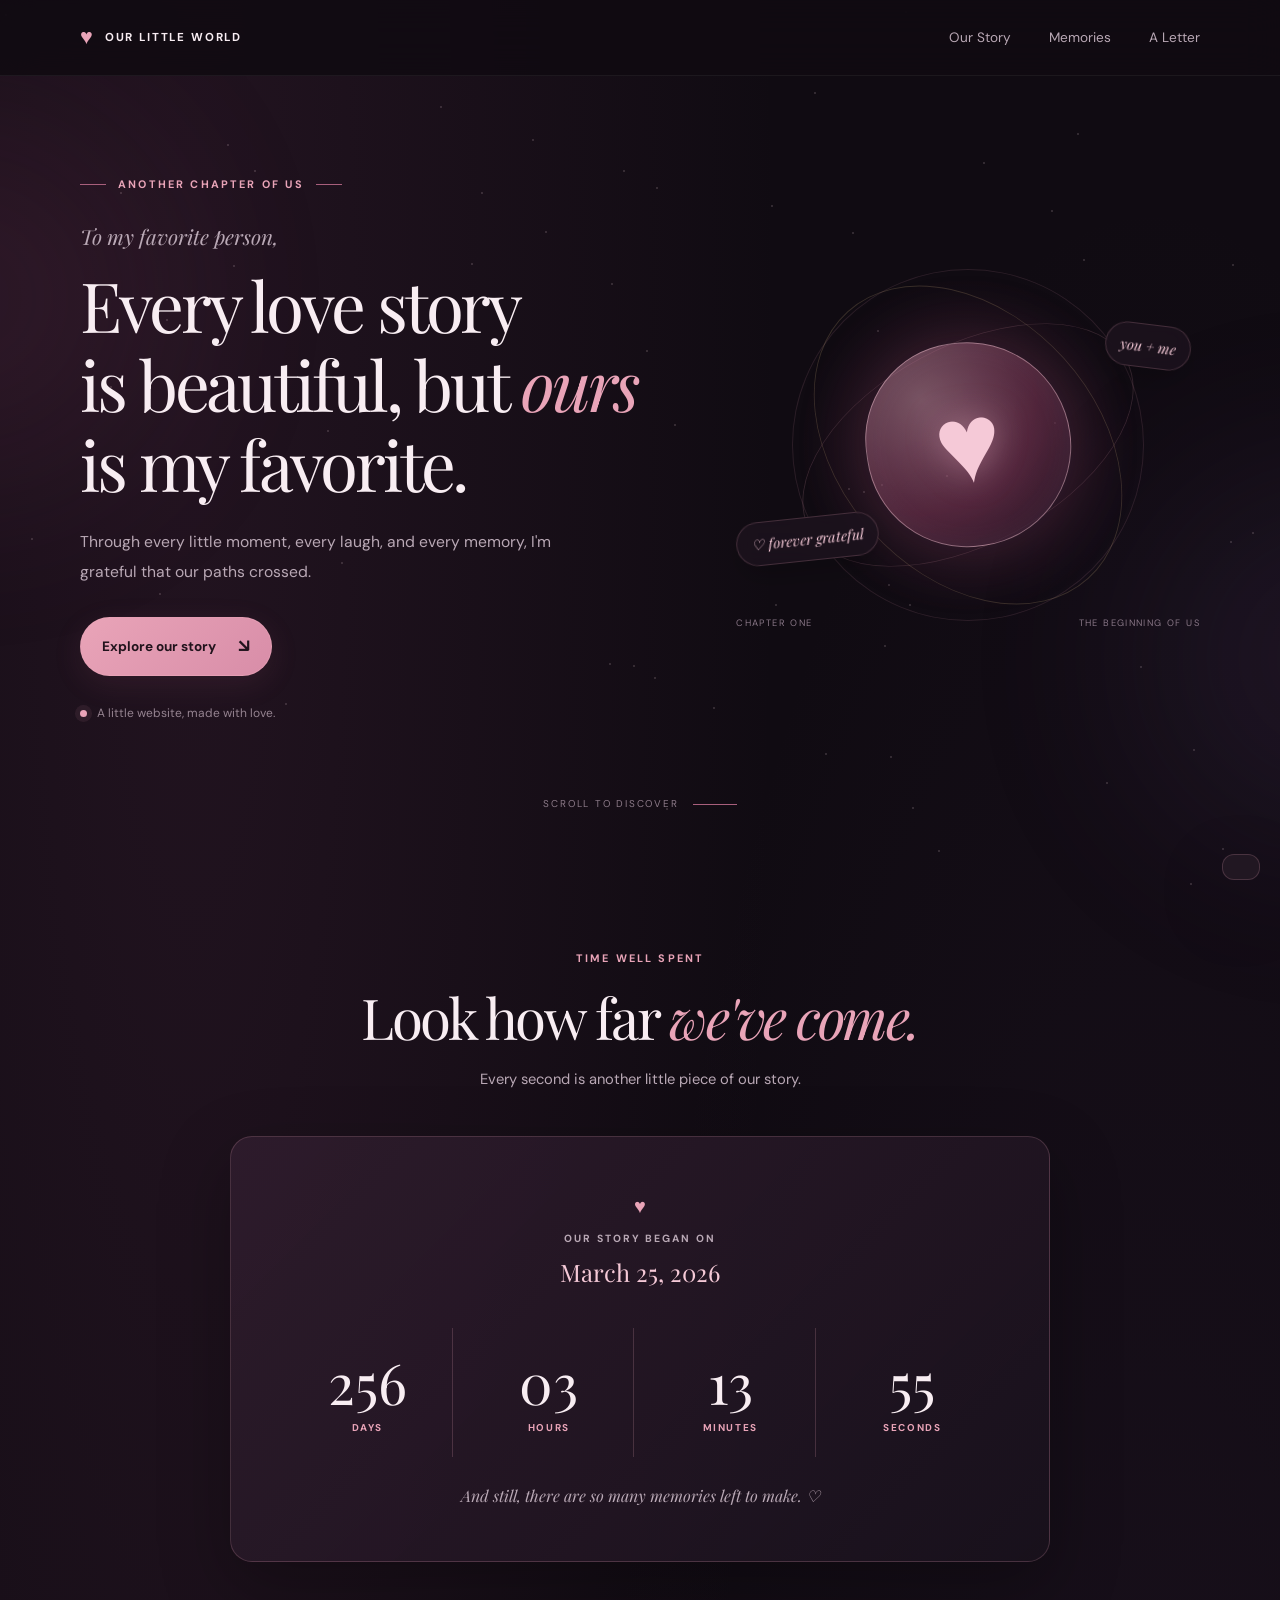
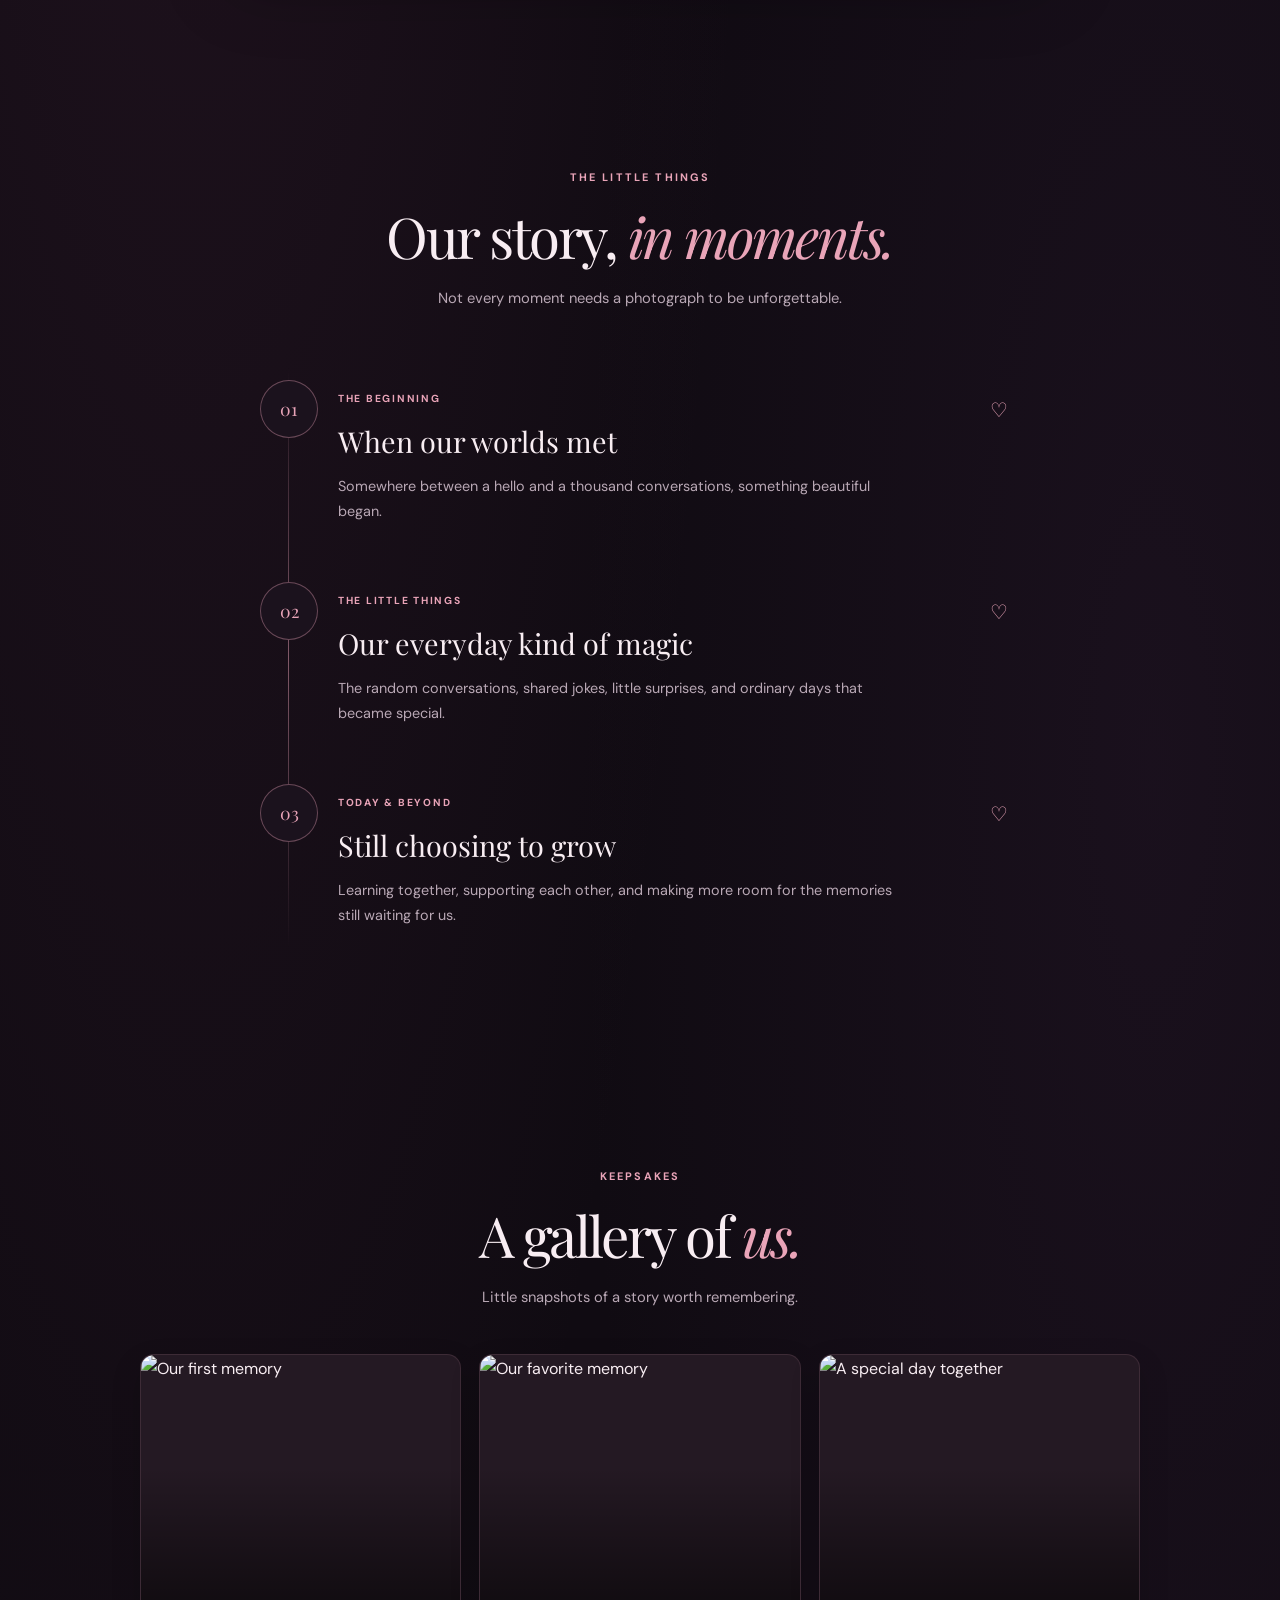
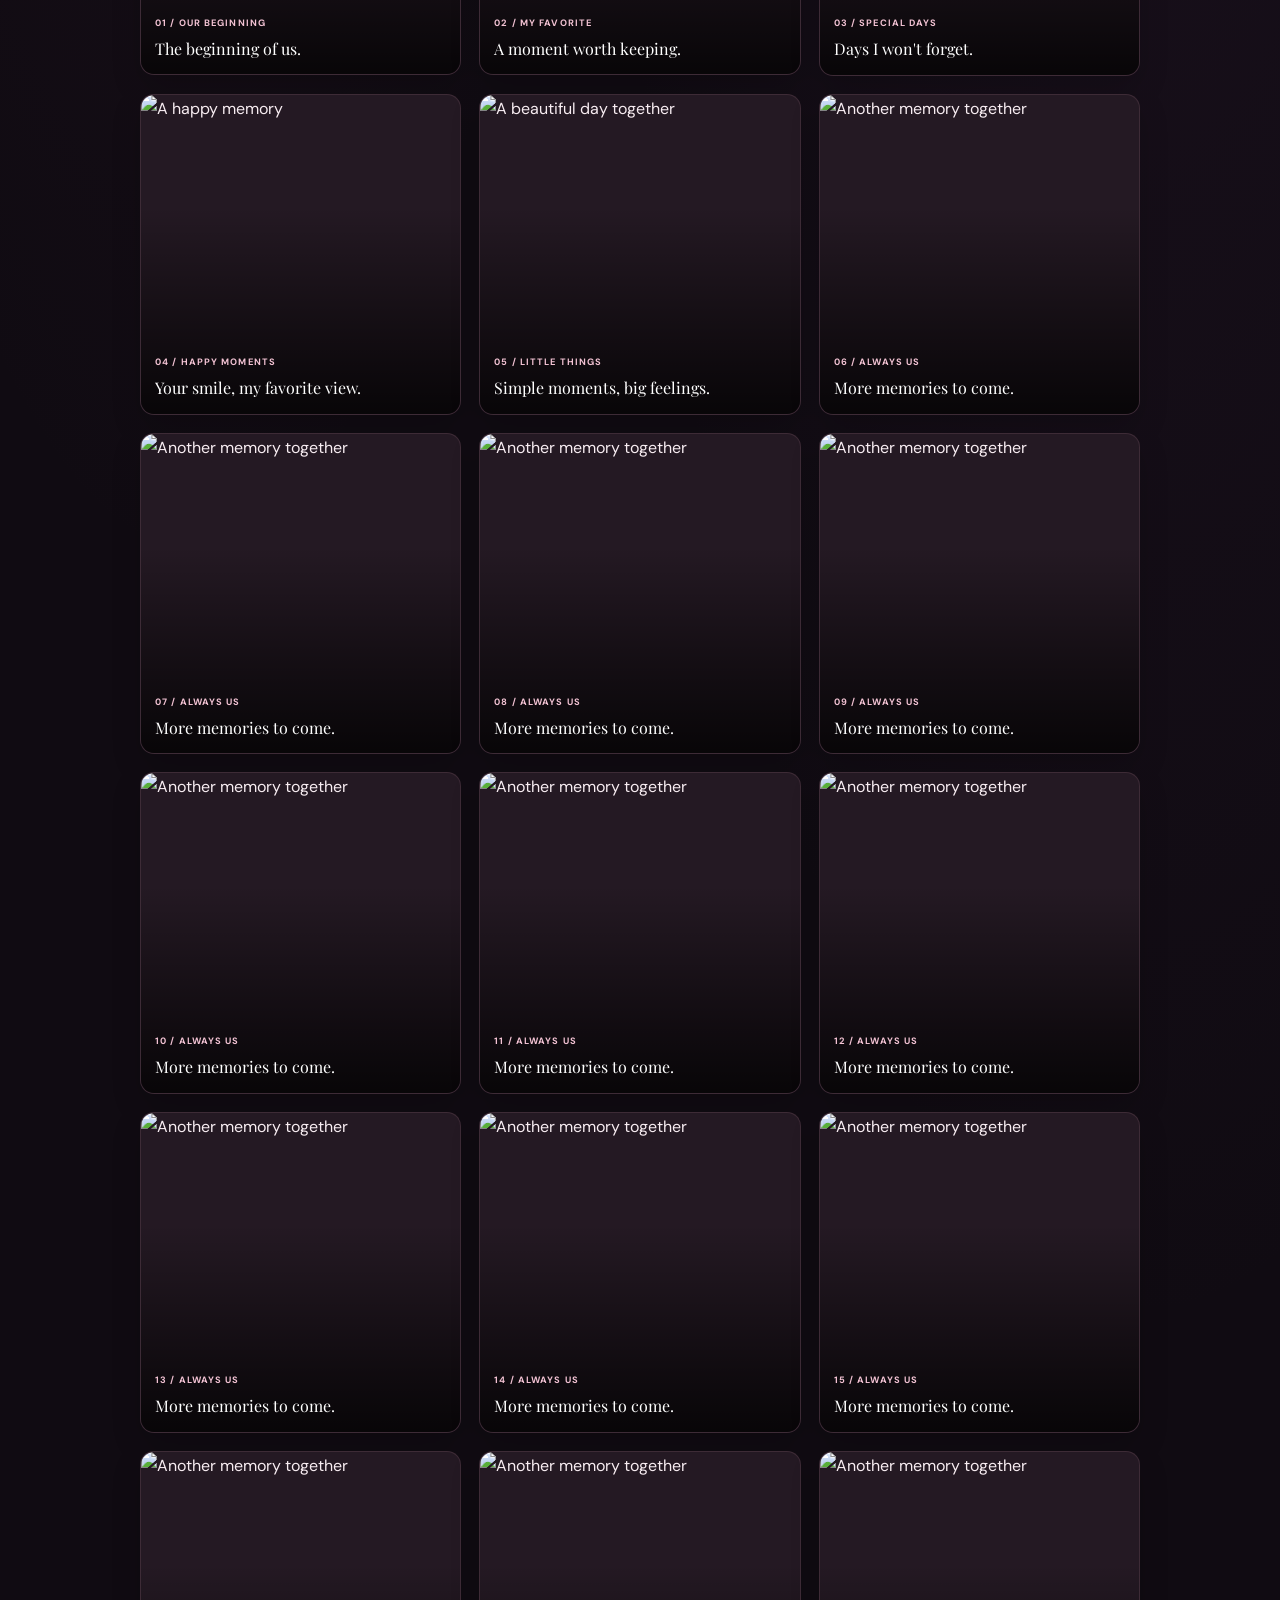
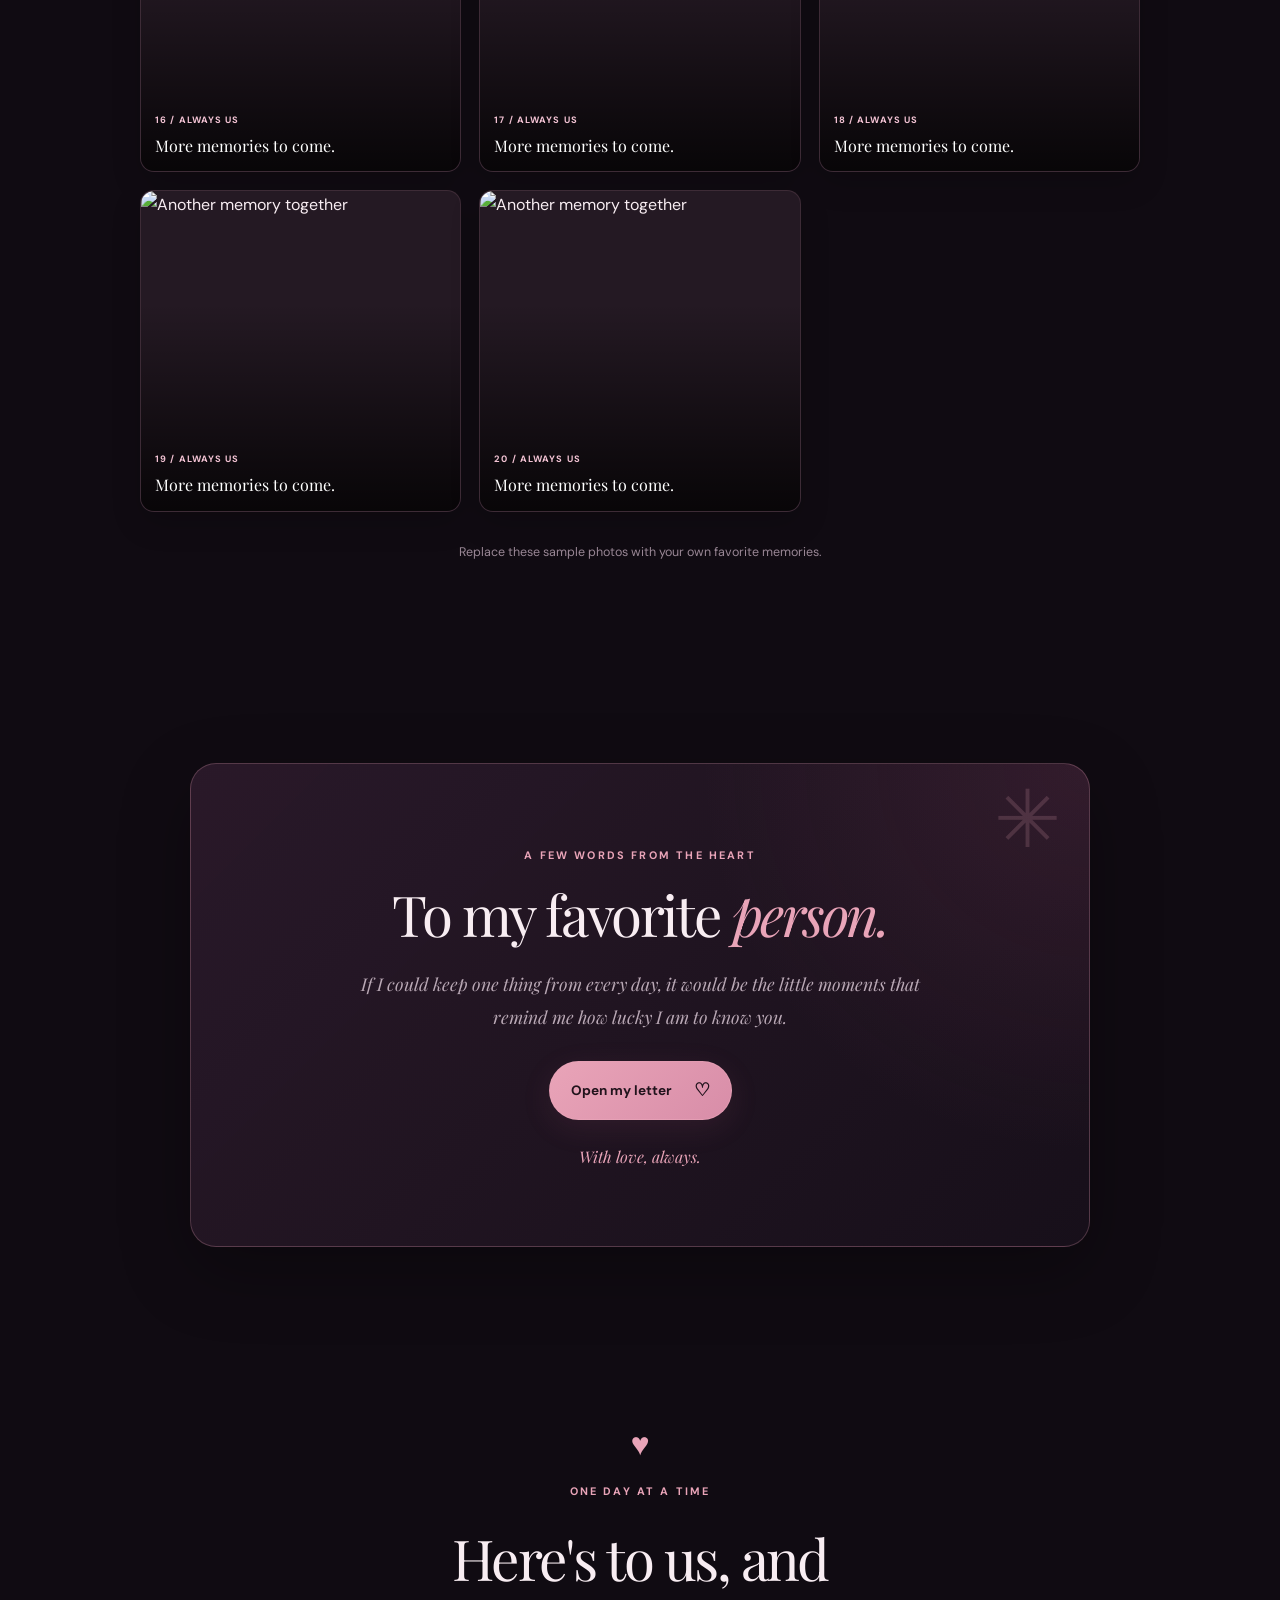
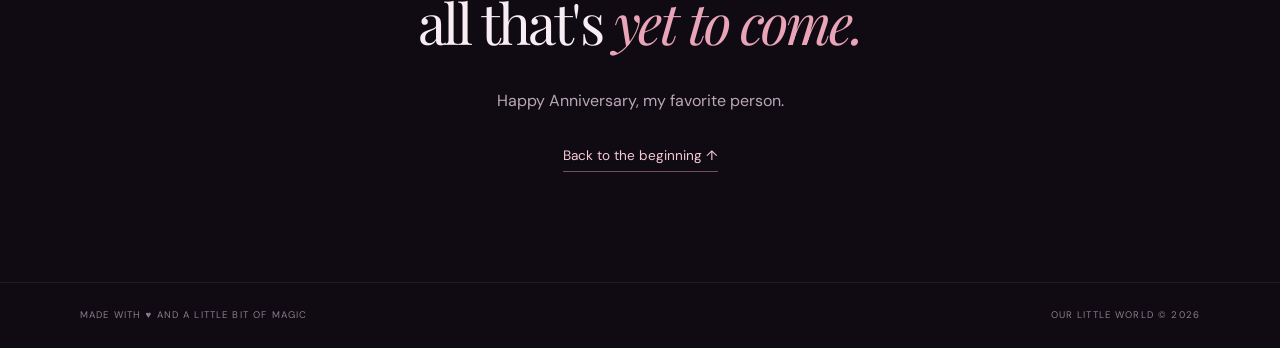
==== index.html @ 59a20585 "Add files via upload" ====
<!DOCTYPE html>
<html lang="en">
<head>
    <meta charset="UTF-8">
    <meta name="viewport" content="width=device-width, initial-scale=1.0">
    <meta name="theme-color" content="#100b12">
    <meta name="description" content="A little website made to celebrate our anniversary.">
    <title>Our Anniversary | A Story of Us</title>

    <link rel="preconnect" href="https://fonts.googleapis.com">
    <link rel="preconnect" href="https://fonts.gstatic.com" crossorigin>
    <link href="https://fonts.googleapis.com/css2?family=DM+Sans:wght@400;500;600;700&family=Playfair+Display:ital,wght@0,400;0,500;0,600;1,400;1,500&display=swap" rel="stylesheet">

    <link rel="stylesheet" href="style.css">
    <script src="script.js" defer></script>
</head>
<body>
    <div class="ambient ambient-one"></div>
    <div class="ambient ambient-two"></div>
    <div class="stars" id="stars" aria-hidden="true"></div>

    <header class="navbar">
        <a href="#home" class="brand">
            <span class="brand-heart">♥</span> OUR LITTLE WORLD
        </a>

        <nav class="nav-links" id="navLinks">
            <a href="#story">Our Story</a>
            <a href="#memories">Memories</a>
            <a href="#letter">A Letter</a>
        </nav>

        <button class="menu-toggle" id="menuToggle"
                aria-label="Toggle navigation"
                aria-expanded="false">
            <span></span><span></span>
        </button>
    </header>

    <main>
        <section class="hero section" id="home">
            <div class="hero-content reveal">
                <span class="eyebrow">
                    <span class="eyebrow-line"></span>
                    ANOTHER CHAPTER OF US
                    <span class="eyebrow-line"></span>
                </span>

                <p class="hero-pretitle">To my favorite person,</p>

                <h1>Every love story<br>
                    is beautiful, but <em>ours</em><br>
                    is my favorite.
                </h1>

                <p class="hero-description">
                    Through every little moment, every laugh,
                    and every memory, I'm grateful that our paths crossed.
                </p>

                <a href="#story" class="primary-button">
                    Explore our story <span>↘</span>
                </a>

                <div class="hero-note">
                    <span class="pulse-dot"></span>
                    A little website, made with love.
                </div>
            </div>

            <div class="hero-visual reveal">
                <div class="orbit orbit-one"></div>
                <div class="orbit orbit-two"></div>

                <div class="hero-heart">
                    <span>♥</span>
                </div>

                <div class="floating-note note-one">you + me</div>
                <div class="floating-note note-two">♡ forever grateful</div>

                <div class="hero-caption">
                    <span>CHAPTER ONE</span>
                    <span>THE BEGINNING OF US</span>
                </div>
            </div>

            <div class="hero-bottom">
                <span>SCROLL TO DISCOVER</span>
                <span class="scroll-line"></span>
            </div>
        </section>

        <section class="counter-section section" id="story">
            <div class="section-heading reveal">
                <span class="eyebrow">TIME WELL SPENT</span>
                <h2>Look how far <em>we've come.</em></h2>
                <p>Every second is another little piece of our story.</p>
            </div>

            <div class="counter-card reveal">
                <div class="counter-intro">
                    <span class="tiny-heart">♥</span>
                    <p>OUR STORY BEGAN ON</p>
                    <h3 id="startDateLabel">Our special day</h3>
                </div>

                <div class="counter-grid">
                    <div class="counter-item">
                        <span class="counter-number" id="days">000</span>
                        <span class="counter-label">DAYS</span>
                    </div>
                    <div class="counter-item">
                        <span class="counter-number" id="hours">00</span>
                        <span class="counter-label">HOURS</span>
                    </div>
                    <div class="counter-item">
                        <span class="counter-number" id="minutes">00</span>
                        <span class="counter-label">MINUTES</span>
                    </div>
                    <div class="counter-item">
                        <span class="counter-number" id="seconds">00</span>
                        <span class="counter-label">SECONDS</span>
                    </div>
                </div>

                <p class="counter-footer">
                    And still, there are so many memories left to make. ♡
                </p>
            </div>
        </section>

        <section class="story-section section">
            <div class="section-heading reveal">
                <span class="eyebrow">THE LITTLE THINGS</span>
                <h2>Our story, <em>in moments.</em></h2>
                <p>Not every moment needs a photograph to be unforgettable.</p>
            </div>

            <div class="timeline">
                <article class="timeline-item reveal">
                    <span class="timeline-number">01</span>
                    <div class="timeline-content">
                        <span class="timeline-date">THE BEGINNING</span>
                        <h3>When our worlds met</h3>
                        <p>
                            Somewhere between a hello and a thousand conversations,
                            something beautiful began.
                        </p>
                    </div>
                    <span class="timeline-heart">♡</span>
                </article>

                <article class="timeline-item reveal">
                    <span class="timeline-number">02</span>
                    <div class="timeline-content">
                        <span class="timeline-date">THE LITTLE THINGS</span>
                        <h3>Our everyday kind of magic</h3>
                        <p>
                            The random conversations, shared jokes, little surprises,
                            and ordinary days that became special.
                        </p>
                    </div>
                    <span class="timeline-heart">♡</span>
                </article>

                <article class="timeline-item reveal">
                    <span class="timeline-number">03</span>
                    <div class="timeline-content">
                        <span class="timeline-date">TODAY & BEYOND</span>
                        <h3>Still choosing to grow</h3>
                        <p>
                            Learning together, supporting each other, and making
                            more room for the memories still waiting for us.
                        </p>
                    </div>
                    <span class="timeline-heart">♡</span>
                </article>
            </div>
        </section>

        <section class="memories-section section" id="memories">
            <div class="section-heading reveal">
                <span class="eyebrow">KEEPSAKES</span>
                <h2>A gallery of <em>us.</em></h2>
                <p>Little snapshots of a story worth remembering.</p>
            </div>

            <div class="memory-grid">
                    <figure class="memory-card memory-tall reveal">
                        <img src="images/1.jpg" alt="Our first memory">
                        <figcaption>
                            <span>01 / OUR BEGINNING</span>
                            <p>The beginning of us.</p>
                        </figcaption>
                    </figure>

                    <figure class="memory-card reveal">
                        <img src="images/2.jpg" alt="Our favorite memory">
                        <figcaption>
                            <span>02 / MY FAVORITE</span>
                            <p>A moment worth keeping.</p>
                        </figcaption>
                    </figure>

                    <figure class="memory-card reveal">
                        <img src="images/3.jpg" alt="A special day together">
                        <figcaption>
                            <span>03 / SPECIAL DAYS</span>
                            <p>Days I won't forget.</p>
                        </figcaption>
                    </figure>

                    <figure class="memory-card reveal">
                        <img src="images/4.jpg" alt="A happy memory">
                        <figcaption>
                            <span>04 / HAPPY MOMENTS</span>
                            <p>Your smile, my favorite view.</p>
                        </figcaption>
                    </figure>

                    <figure class="memory-card reveal">
                        <img src="images/5.jpg" alt="A beautiful day together">
                        <figcaption>
                            <span>05 / LITTLE THINGS</span>
                            <p>Simple moments, big feelings.</p>
                        </figcaption>
                    </figure>

                    <figure class="memory-card reveal">
                        <img src="images/6.jpg" alt="Another memory together">
                        <figcaption>
                            <span>06 / ALWAYS US</span>
                            <p>More memories to come.</p>
                        </figcaption>
                    </figure>

                    <figure class="memory-card reveal">
                        <img src="images/7.jpg" alt="Another memory together">
                        <figcaption>
                            <span>07 / ALWAYS US</span>
                            <p>More memories to come.</p>
                        </figcaption>
                    </figure>

                    <figure class="memory-card reveal">
                        <img src="images/8.jpg" alt="Another memory together">
                        <figcaption>
                            <span>08 / ALWAYS US</span>
                            <p>More memories to come.</p>
                        </figcaption>
                    </figure>

                    <figure class="memory-card reveal">
                        <img src="images/9.jpg" alt="Another memory together">
                        <figcaption>
                            <span>09 / ALWAYS US</span>
                            <p>More memories to come.</p>
                        </figcaption>
                    </figure>

                    <figure class="memory-card reveal">
                        <img src="images/10.jpg" alt="Another memory together">
                        <figcaption>
                            <span>10 / ALWAYS US</span>
                            <p>More memories to come.</p>
                        </figcaption>
                    </figure>

                    <figure class="memory-card reveal">
                        <img src="images/11.jpg" alt="Another memory together">
                        <figcaption>
                            <span>11 / ALWAYS US</span>
                            <p>More memories to come.</p>
                        </figcaption>
                    </figure>

                    <figure class="memory-card reveal">
                        <img src="images/12.jpg" alt="Another memory together">
                        <figcaption>
                            <span>12 / ALWAYS US</span>
                            <p>More memories to come.</p>
                        </figcaption>
                    </figure>

                    <figure class="memory-card reveal">
                        <img src="images/13.jpg" alt="Another memory together">
                        <figcaption>
                            <span>13 / ALWAYS US</span>
                            <p>More memories to come.</p>
                        </figcaption>
                    </figure>

                    <figure class="memory-card reveal">
                        <img src="images/14.jpg" alt="Another memory together">
                        <figcaption>
                            <span>14 / ALWAYS US</span>
                            <p>More memories to come.</p>
                        </figcaption>
                    </figure>

                    <figure class="memory-card reveal">
                        <img src="images/15.jpg" alt="Another memory together">
                        <figcaption>
                            <span>15 / ALWAYS US</span>
                            <p>More memories to come.</p>
                        </figcaption>
                    </figure>

                    <figure class="memory-card reveal">
                        <img src="images/16.jpg" alt="Another memory together">
                        <figcaption>
                            <span>16 / ALWAYS US</span>
                            <p>More memories to come.</p>
                        </figcaption>
                    </figure>

                    <figure class="memory-card reveal">
                        <img src="images/17.jpg" alt="Another memory together">
                        <figcaption>
                            <span>17 / ALWAYS US</span>
                            <p>More memories to come.</p>
                        </figcaption>
                    </figure>

                    <figure class="memory-card reveal">
                        <img src="images/18.jpg" alt="Another memory together">
                        <figcaption>
                            <span>18 / ALWAYS US</span>
                            <p>More memories to come.</p>
                        </figcaption>
                    </figure>

                    <figure class="memory-card reveal">
                        <img src="images/19.jpg" alt="Another memory together">
                        <figcaption>
                            <span>19 / ALWAYS US</span>
                            <p>More memories to come.</p>
                        </figcaption>
                    </figure>

                    <figure class="memory-card reveal">
                        <img src="images/20.jpg" alt="Another memory together">
                        <figcaption>
                            <span>20 / ALWAYS US</span>
                            <p>More memories to come.</p>
                        </figcaption>
                    </figure>
            </div>

            <p class="gallery-note">
                Replace these sample photos with your own favorite memories.
            </p>
        </section>

        <section class="letter-section section" id="letter">
            <div class="letter-card reveal">
                <div class="letter-decoration">✳</div>
                <span class="eyebrow">A FEW WORDS FROM THE HEART</span>
                <h2>To my favorite <em>person.</em></h2>

                <p class="letter-preview">
                    If I could keep one thing from every day, it would be
                    the little moments that remind me how lucky I am to know you.
                </p>

                <button class="primary-button" id="openLetter">
                    Open my letter <span>♡</span>
                </button>

                <p class="letter-signature">With love, always.</p>
            </div>
        </section>

        <section class="closing-section section reveal">
            <span class="closing-heart">♥</span>
            <p class="eyebrow">ONE DAY AT A TIME</p>
            <h2>Here's to us, and<br>all that's <em>yet to come.</em></h2>
            <p>Happy Anniversary, my favorite person.</p>
            <a href="#home" class="text-link">Back to the beginning ↑</a>
        </section>
    </main>

    <footer class="footer">
        <span>MADE WITH ♥ AND A LITTLE BIT OF MAGIC</span>
        <span>OUR LITTLE WORLD © <span id="year"></span></span>
    </footer>

    <dialog class="letter-dialog" id="letterDialog">
        <button class="close-dialog" id="closeLetter"
                aria-label="Close letter">×</button>

        <div class="dialog-content">
            <span class="eyebrow">JUST FOR YOU</span>
            <div class="dialog-heart">♥</div>
            <h2>Dear <span id="letterName">my favorite person</span>,</h2>

            <div class="full-letter" id="fullLetter">
                <p>
                    Happy Anniversary! I just want to take this moment to
                    say how thankful I am for the memories we have made.
                </p>
                <p>
                    Thank you for the laughter, the little conversations,
                    the support, and the moments that make ordinary days
                    feel a little more special.
                </p>
                <p>
                    We may not have everything figured out, but I hope we
                    continue to learn, grow, communicate, and celebrate
                    the little things together.
                </p>
                <p>
                    Here's to more memories, more reasons to smile, and
                    more beautiful chapters ahead.
                </p>
                <p class="letter-ending">Happy Anniversary. ♡</p>
            </div>

            <p class="dialog-signature">With love, always.</p>
        </div>
    </dialog>

    <div class="toast" id="toast" role="status" aria-live="polite"></div>

    
    <audio id="backgroundMusic" autoplay loop preload="auto">
        <source src="music/kalapastangan.mp3" type="audio/mpeg">
    </audio>

    <!-- FULL-SIZE PHOTO VIEWER -->
    <dialog id="photoViewer" class="photo-viewer">
        <button
            type="button"
            id="closePhotoViewer"
            class="photo-viewer-close"
            aria-label="Close photo"
        >×</button>

        <img id="fullSizePhoto" src="" alt="Our memory">

        <p id="photoCaption"></p>
    </dialog>
</body>
</html>
---- style.css ----
/* ANNIVERSARY WEBSITE — COMPLETE STYLES
   Save this file as: styles.css
*/
:root {
  --bg:#100b12; --panel:#211722; --text:#f8edf2; --muted:#b9a8b5;
  --pink:#e9a4b8; --pink-light:#f5c9d7; --rose:#a85f7c; --gold:#d7b982;
  --line:rgba(233,164,184,.2); --shadow:0 24px 70px rgba(0,0,0,.28);
  --serif:"Playfair Display",Georgia,serif; --sans:"DM Sans",Arial,sans-serif;
}
*{box-sizing:border-box}
html{scroll-behavior:smooth;scroll-padding-top:90px}
body{margin:0;min-width:320px;background:radial-gradient(ellipse at 15% 5%,rgba(105,52,87,.2),transparent 38%),radial-gradient(ellipse at 90% 35%,rgba(75,43,83,.17),transparent 35%),var(--bg);color:var(--text);font-family:var(--sans);font-size:16px;line-height:1.7;overflow-x:hidden}
button,a{-webkit-tap-highlight-color:transparent;touch-action:manipulation}
button,input,textarea,select{font:inherit}
a{color:inherit;text-decoration:none}
img{display:block;max-width:100%}
::selection{color:var(--bg);background:var(--pink-light)}
.ambient{position:fixed;z-index:-2;width:380px;height:380px;border-radius:50%;filter:blur(100px);opacity:.13;pointer-events:none}
.ambient-one{top:12%;left:-220px;background:#a84f7d}
.ambient-two{top:52%;right:-240px;background:#70528e}
.stars{position:fixed;inset:0;z-index:-1;overflow:hidden;pointer-events:none}
.star{position:absolute;width:2px;height:2px;border-radius:50%;background:#f8dce7;opacity:.2;animation:twinkle 3s ease-in-out infinite alternate}
@keyframes twinkle{from{opacity:.12;transform:scale(.8)}to{opacity:.8;transform:scale(1.35)}}
.section{position:relative;width:min(1120px,calc(100% - 48px));margin-inline:auto}
.navbar{position:sticky;top:0;z-index:50;display:flex;align-items:center;justify-content:space-between;gap:24px;min-height:76px;padding:15px max(24px,calc((100vw - 1120px)/2));border-bottom:1px solid rgba(255,255,255,.055);background:rgba(16,11,18,.88);backdrop-filter:blur(18px)}
.brand{display:inline-flex;align-items:center;gap:10px;flex-shrink:0;color:var(--text);font-size:.72rem;font-weight:700;letter-spacing:.16em}
.brand-heart{color:var(--pink);font-size:1.35rem}
.nav-links{display:flex;align-items:center;gap:clamp(18px,3vw,38px)}
.nav-links a{color:var(--muted);font-size:.85rem;transition:color .2s}
.nav-links a:hover,.nav-links a:focus-visible{color:var(--pink-light)}
.menu-toggle{display:none;width:42px;height:42px;padding:10px;border:1px solid var(--line);border-radius:50%;background:transparent;cursor:pointer}
.menu-toggle span{display:block;width:100%;height:2px;margin:5px 0;border-radius:2px;background:var(--pink-light)}
.hero{display:grid;grid-template-columns:minmax(0,1.1fr) minmax(280px,.9fr);align-items:center;gap:clamp(36px,7vw,90px);min-height:min(760px,calc(100vh - 76px));padding-top:90px;padding-bottom:120px}
.hero-content{position:relative;z-index:2}
.eyebrow{display:inline-flex;align-items:center;gap:12px;color:var(--pink);font-size:.68rem;font-weight:700;letter-spacing:.2em;line-height:1.5}
.eyebrow-line{width:26px;height:1px;background:var(--rose)}
.hero-pretitle{margin:26px 0 10px;color:var(--muted);font-family:var(--serif);font-size:clamp(1.05rem,2vw,1.3rem);font-style:italic}
h1,h2,h3,p{overflow-wrap:break-word}
.hero h1,.section-heading h2,.letter-card h2,.closing-section h2{margin:0;font-family:var(--serif);font-weight:400;letter-spacing:-.045em;line-height:1.15}
.hero h1{max-width:700px;font-size:clamp(2.7rem,5.4vw,5rem)}
h1 em,h2 em{color:var(--pink);font-weight:400}
.hero-description{max-width:490px;margin:24px 0 30px;color:var(--muted);font-size:.98rem;line-height:1.9}
.primary-button{display:inline-flex;align-items:center;justify-content:center;gap:22px;min-height:52px;padding:13px 21px;border:1px solid rgba(233,164,184,.55);border-radius:999px;background:linear-gradient(135deg,#e9a4b8,#d88da8);color:#21131c;font-size:.85rem;font-weight:700;cursor:pointer;box-shadow:0 8px 30px rgba(180,91,127,.12);transition:transform .25s,box-shadow .25s,filter .25s}
.primary-button span{font-size:1.15rem}
.primary-button:hover{transform:translateY(-3px);box-shadow:0 14px 34px rgba(180,91,127,.24);filter:brightness(1.06)}
.primary-button:focus-visible,.text-link:focus-visible,.nav-links a:focus-visible,.menu-toggle:focus-visible,.close-dialog:focus-visible,.photo-viewer-close:focus-visible{outline:2px solid var(--pink-light);outline-offset:4px}
.hero-note{display:flex;align-items:center;gap:10px;margin-top:27px;color:#958390;font-size:.75rem}
.pulse-dot{width:7px;height:7px;border-radius:50%;background:var(--pink);box-shadow:0 0 0 5px rgba(233,164,184,.08)}
.hero-visual{position:relative;display:grid;place-items:center;min-height:390px;isolation:isolate}
.hero-visual:before{position:absolute;z-index:-1;width:min(85%,350px);aspect-ratio:1;border:1px solid rgba(233,164,184,.12);border-radius:50%;background:radial-gradient(circle,rgba(147,69,106,.22),rgba(40,22,40,.06) 66%,transparent 68%);content:""}
.orbit{position:absolute;width:82%;max-width:360px;aspect-ratio:1;border:1px solid rgba(233,164,184,.17);border-radius:50%}
.orbit-one{transform:rotate(-28deg) scaleY(.55)}
.orbit-two{transform:rotate(48deg) scaleY(.72);border-color:rgba(215,185,130,.2)}
.hero-heart{display:grid;place-items:center;width:clamp(130px,20vw,205px);aspect-ratio:1;border:1px solid rgba(245,201,215,.45);border-radius:48% 52% 50% 50%;background:radial-gradient(circle at 30% 25%,rgba(242,174,197,.42),rgba(127,56,88,.52) 55%,rgba(35,19,35,.9));box-shadow:0 0 70px rgba(193,90,133,.22),inset 0 0 35px rgba(255,255,255,.05);transform:rotate(-8deg);animation:heartFloat 5s ease-in-out infinite}
.hero-heart span{color:var(--pink-light);font-size:clamp(4rem,9vw,7rem);text-shadow:0 0 35px rgba(255,197,219,.35)}
@keyframes heartFloat{0%,100%{transform:translateY(0) rotate(-8deg)}50%{transform:translateY(-10px) rotate(-4deg)}}
.floating-note{position:absolute;padding:9px 14px;border:1px solid rgba(233,164,184,.2);border-radius:999px;background:rgba(28,18,29,.82);color:var(--pink-light);font-family:var(--serif);font-size:.9rem;font-style:italic;box-shadow:0 12px 32px rgba(0,0,0,.2);backdrop-filter:blur(10px)}
.note-one{top:19%;right:2%;transform:rotate(7deg)}
.note-two{bottom:20%;left:0;transform:rotate(-6deg)}
.hero-caption{position:absolute;right:0;bottom:2%;left:0;display:flex;justify-content:space-between;gap:15px;color:#897787;font-size:.58rem;letter-spacing:.15em}
.hero-bottom{position:absolute;right:0;bottom:30px;left:0;display:flex;align-items:center;justify-content:center;gap:14px;color:#8d7b89;font-size:.62rem;letter-spacing:.18em}
.scroll-line{display:inline-block;width:44px;height:1px;background:var(--rose)}
.counter-section,.story-section,.memories-section,.letter-section{padding-top:100px;padding-bottom:100px}
.section-heading{max-width:680px;margin:0 auto 44px;text-align:center}
.section-heading .eyebrow{justify-content:center}
.section-heading h2,.letter-card h2,.closing-section h2{margin-top:15px;font-size:clamp(2.1rem,4.4vw,3.7rem)}
.section-heading>p{margin:17px 0 0;color:var(--muted);font-size:.92rem}
.counter-card{max-width:820px;margin-inline:auto;padding:clamp(26px,5vw,52px);border:1px solid var(--line);border-radius:22px;background:linear-gradient(135deg,rgba(48,29,46,.85),rgba(25,17,28,.92));box-shadow:var(--shadow);text-align:center}
.counter-intro .tiny-heart{color:var(--pink);font-size:1.25rem}
.counter-intro p{margin:7px 0 4px;color:var(--muted);font-size:.65rem;font-weight:700;letter-spacing:.2em}
.counter-intro h3{margin:0;color:var(--pink-light);font-family:var(--serif);font-size:1.5rem;font-weight:400}
.counter-grid{display:grid;grid-template-columns:repeat(4,minmax(0,1fr));gap:12px;margin:35px 0 25px}
.counter-item{display:flex;flex-direction:column;gap:5px;padding:20px 8px;border-right:1px solid var(--line)}
.counter-item:last-child{border-right:0}
.counter-number{color:var(--text);font-family:var(--serif);font-size:clamp(2rem,5vw,3.5rem);font-variant-numeric:tabular-nums;line-height:1.2}
.counter-label{color:var(--pink);font-size:.62rem;font-weight:700;letter-spacing:.16em}
.counter-footer{margin:0;color:var(--muted);font-family:var(--serif);font-size:1rem;font-style:italic}
.story-section{max-width:900px}
.timeline{position:relative;max-width:760px;margin:0 auto}
.timeline:before{position:absolute;top:12px;bottom:12px;left:28px;width:1px;background:linear-gradient(transparent,rgba(233,164,184,.5),transparent);content:""}
.timeline-item{position:relative;display:grid;grid-template-columns:58px minmax(0,1fr) 30px;align-items:start;gap:20px;padding:25px 0 34px}
.timeline-number{position:relative;z-index:1;display:grid;place-items:center;width:58px;height:58px;border:1px solid rgba(233,164,184,.38);border-radius:50%;background:#1b121d;color:var(--pink);font-family:var(--serif);font-size:1.1rem}
.timeline-content{padding-top:3px}
.timeline-date{color:var(--pink);font-size:.64rem;font-weight:700;letter-spacing:.17em}
.timeline-content h3{margin:7px 0 8px;font-family:var(--serif);font-size:clamp(1.3rem,2.6vw,1.8rem);font-weight:400}
.timeline-content p{max-width:570px;margin:0;color:var(--muted);font-size:.9rem}
.timeline-heart{padding-top:13px;color:var(--pink);font-size:1.25rem}
.memories-section{width:min(1120px,calc(100% - 48px))}
.memory-grid{display:grid;grid-template-columns:repeat(3,minmax(0,1fr));gap:18px;width:100%;max-width:1000px;margin:30px auto}
.memory-card{position:relative;min-width:0;overflow:hidden;margin:0;border:1px solid rgba(233,164,184,.13);border-radius:14px;aspect-ratio:1;background:#241923;cursor:pointer;box-shadow:0 12px 30px rgba(0,0,0,.16);isolation:isolate}
.memory-card img{display:block;width:100%;height:100%;object-fit:cover;transition:transform .45s,filter .45s}
.memory-card:hover img{transform:scale(1.06);filter:brightness(1.06)}
.memory-card:after{position:absolute;inset:35% 0 0;z-index:0;background:linear-gradient(transparent,rgba(0,0,0,.78));content:"";pointer-events:none}
.memory-card figcaption{position:absolute;z-index:1;right:0;bottom:0;left:0;padding:35px 14px 14px;color:#fff}
.memory-card figcaption span{color:#f3c3d4;font-size:.58rem;font-weight:700;letter-spacing:.12em}
.memory-card figcaption p{margin:4px 0 0;font-family:var(--serif);font-size:1rem;line-height:1.4}
.gallery-note{margin:25px 0 0;color:#998795;font-size:.78rem;text-align:center}
.letter-section{width:min(900px,calc(100% - 48px))}
.letter-card{position:relative;overflow:hidden;padding:clamp(34px,7vw,76px) clamp(22px,7vw,78px);border:1px solid rgba(233,164,184,.25);border-radius:26px;background:radial-gradient(circle at 100% 0,rgba(156,73,111,.17),transparent 38%),linear-gradient(135deg,rgba(43,26,42,.94),rgba(24,16,27,.96));box-shadow:var(--shadow);text-align:center}
.letter-decoration{position:absolute;top:16px;right:28px;color:rgba(233,164,184,.18);font-size:5rem;line-height:1}
.letter-card h2{margin-bottom:20px}
.letter-preview{max-width:570px;margin:0 auto 27px;color:var(--muted);font-family:var(--serif);font-size:1.1rem;font-style:italic;line-height:1.9}
.letter-signature{margin:23px 0 0;color:var(--pink);font-family:var(--serif);font-style:italic}
.closing-section{display:flex;flex-direction:column;align-items:center;padding-top:70px;padding-bottom:110px;text-align:center}
.closing-heart{color:var(--pink);font-size:2rem;animation:heartFloat 4s ease-in-out infinite}
.closing-section .eyebrow{margin-top:12px}
.closing-section h2{margin-bottom:16px}
.closing-section>p:not(.eyebrow){color:var(--muted)}
.text-link{display:inline-block;margin-top:14px;padding-bottom:4px;border-bottom:1px solid rgba(233,164,184,.45);color:var(--pink-light);font-size:.85rem;transition:color .2s,border-color .2s}
.text-link:hover{color:#fff;border-color:#fff}
.footer{display:flex;justify-content:space-between;gap:20px;padding:24px max(24px,calc((100vw - 1120px)/2));border-top:1px solid rgba(255,255,255,.07);color:#8d7b89;font-size:.6rem;letter-spacing:.12em}
/* JS scroll reveal */
.reveal{opacity:0;transform:translateY(22px);transition:opacity .7s ease,transform .7s ease}
.reveal.visible{opacity:1;transform:translateY(0)}
/* Love letter dialog */
.letter-dialog{position:fixed;width:min(640px,calc(100% - 32px));max-width:640px;max-height:min(86vh,850px);padding:0;overflow:auto;border:1px solid rgba(233,164,184,.32);border-radius:22px;background:#191119;color:var(--text);box-shadow:0 30px 100px rgba(0,0,0,.5)}
.letter-dialog[open]{animation:modalIn .25s ease both}
.letter-dialog::backdrop{background:rgba(7,4,9,.82);backdrop-filter:blur(8px)}
@keyframes modalIn{from{opacity:0;transform:translateY(12px) scale(.98)}to{opacity:1;transform:translateY(0) scale(1)}}
.close-dialog{position:sticky;z-index:2;top:12px;float:right;display:grid;place-items:center;width:38px;height:38px;margin:12px 12px -50px 0;border:1px solid var(--line);border-radius:50%;background:rgba(233,164,184,.12);color:var(--pink-light);font-size:1.6rem;line-height:1;cursor:pointer}
.dialog-content{padding:44px clamp(24px,6vw,55px) 38px;text-align:center}
.dialog-content .eyebrow{justify-content:center}
.dialog-heart{margin-top:14px;color:var(--pink);font-size:2rem}
.dialog-content h2{margin:8px 0 22px;font-family:var(--serif);font-size:clamp(1.8rem,5vw,2.6rem);font-weight:400;line-height:1.25}
.dialog-content h2 span{color:var(--pink);font-style:italic}
.full-letter{color:#d3c3cf;font-family:var(--serif);font-size:1rem;line-height:1.9;text-align:left}
.full-letter p{margin:0 0 16px}
.full-letter .letter-ending{color:var(--pink-light);text-align:center}
.dialog-signature{margin:22px 0 0;color:var(--pink);font-family:var(--serif);font-style:italic}
/* Full-size photo viewer */
.photo-viewer{position:fixed;width:min(92vw,900px);max-width:92vw;max-height:90vh;margin:auto;padding:45px 18px 18px;overflow:auto;border:1px solid rgba(233,164,184,.4);border-radius:16px;background:#191119;color:#fff;box-shadow:0 30px 100px rgba(0,0,0,.5)}
.photo-viewer[open]{display:flex;flex-direction:column;align-items:center;animation:modalIn .22s ease both}
.photo-viewer::backdrop{background:rgba(0,0,0,.88);backdrop-filter:blur(6px)}
.photo-viewer img{display:block;width:auto;height:auto;max-width:100%;max-height:72vh;object-fit:contain;border-radius:8px}
.photo-viewer p{margin:14px 0 0;color:#f4dce5;text-align:center}
.photo-viewer-close{position:absolute;top:10px;right:12px;display:grid;place-items:center;width:36px;height:36px;padding:0;border:0;border-radius:50%;background:#e9a4b8;color:#191119;font-size:24px;line-height:1;cursor:pointer;transition:transform .2s}
.photo-viewer-close:hover{transform:rotate(90deg)}
.toast{position:fixed;right:20px;bottom:20px;z-index:100;max-width:calc(100% - 40px);padding:12px 18px;border:1px solid var(--line);border-radius:12px;background:var(--panel);color:var(--text);box-shadow:var(--shadow)}
@media(max-width:850px){
 .hero{grid-template-columns:minmax(0,1fr) minmax(240px,.8fr);gap:28px}
 .hero-visual{min-height:320px}
 .memory-grid{gap:13px}
 .memory-card figcaption{padding:28px 10px 11px}
 .memory-card figcaption p{font-size:.9rem}
}
@media(max-width:700px){
 html{scroll-padding-top:72px}
 .navbar{min-height:68px;padding:12px 20px}
 .brand{font-size:.65rem}
 .menu-toggle{display:block;flex-shrink:0}
 .nav-links{position:absolute;top:calc(100% + 1px);right:0;left:0;display:none;align-items:stretch;gap:0;padding:10px 20px 18px;border-bottom:1px solid var(--line);background:rgba(16,11,18,.98);box-shadow:0 18px 25px rgba(0,0,0,.2)}
 .nav-links.open{display:flex;flex-direction:column}
 .nav-links a{padding:12px 4px;border-bottom:1px solid rgba(255,255,255,.05)}
 .nav-links a:last-child{border-bottom:0}
 .section{width:min(calc(100% - 36px),600px)}
 .hero{grid-template-columns:1fr;gap:22px;min-height:auto;padding-top:76px;padding-bottom:94px}
 .hero h1{font-size:clamp(2.65rem,10vw,4.3rem)}
 .hero-description{max-width:540px}
 .hero-visual{min-height:310px;margin-top:5px}
 .hero-bottom{bottom:25px}
 .counter-section,.story-section,.memories-section,.letter-section{padding-top:70px;padding-bottom:70px}
 .section-heading{margin-bottom:32px}
 .counter-grid{gap:4px;margin:25px 0 20px}
 .counter-item{padding:15px 3px}
 .counter-label{font-size:.55rem;letter-spacing:.1em}
 .memory-grid{grid-template-columns:repeat(2,minmax(0,1fr));gap:10px}
 .memory-card figcaption span{font-size:.52rem}
 .memory-card figcaption p{font-size:.82rem}
 .footer{flex-direction:column;align-items:center;gap:8px;padding:22px 18px;text-align:center}
}
@media(max-width:400px){
 .section{width:calc(100% - 28px)}
 .hero{padding-top:58px}
 .hero-visual{min-height:270px}
 .floating-note{padding:7px 10px;font-size:.78rem}
 .counter-card{padding:24px 12px}
 .counter-number{font-size:1.75rem}
 .counter-label{font-size:.48rem}
 .timeline-item{grid-template-columns:44px minmax(0,1fr) 18px;gap:12px}
 .timeline-number{width:44px;height:44px;font-size:.95rem}
 .timeline::before{left:21px}
 .timeline-heart{font-size:1rem}
 .memory-grid{gap:7px}
 .memory-card{border-radius:10px}
 .memory-card figcaption{padding:24px 8px 8px}
 .memory-card figcaption span{font-size:.45rem;letter-spacing:.07em}
 .memory-card figcaption p{font-size:.72rem}
 .letter-section{width:calc(100% - 28px)}
}
@media(prefers-reduced-motion:reduce){
 *,*::before,*::after{scroll-behavior:auto!important;animation-duration:.01ms!important;animation-iteration-count:1!important;transition-duration:.01ms!important}
 .reveal{opacity:1;transform:none}
}
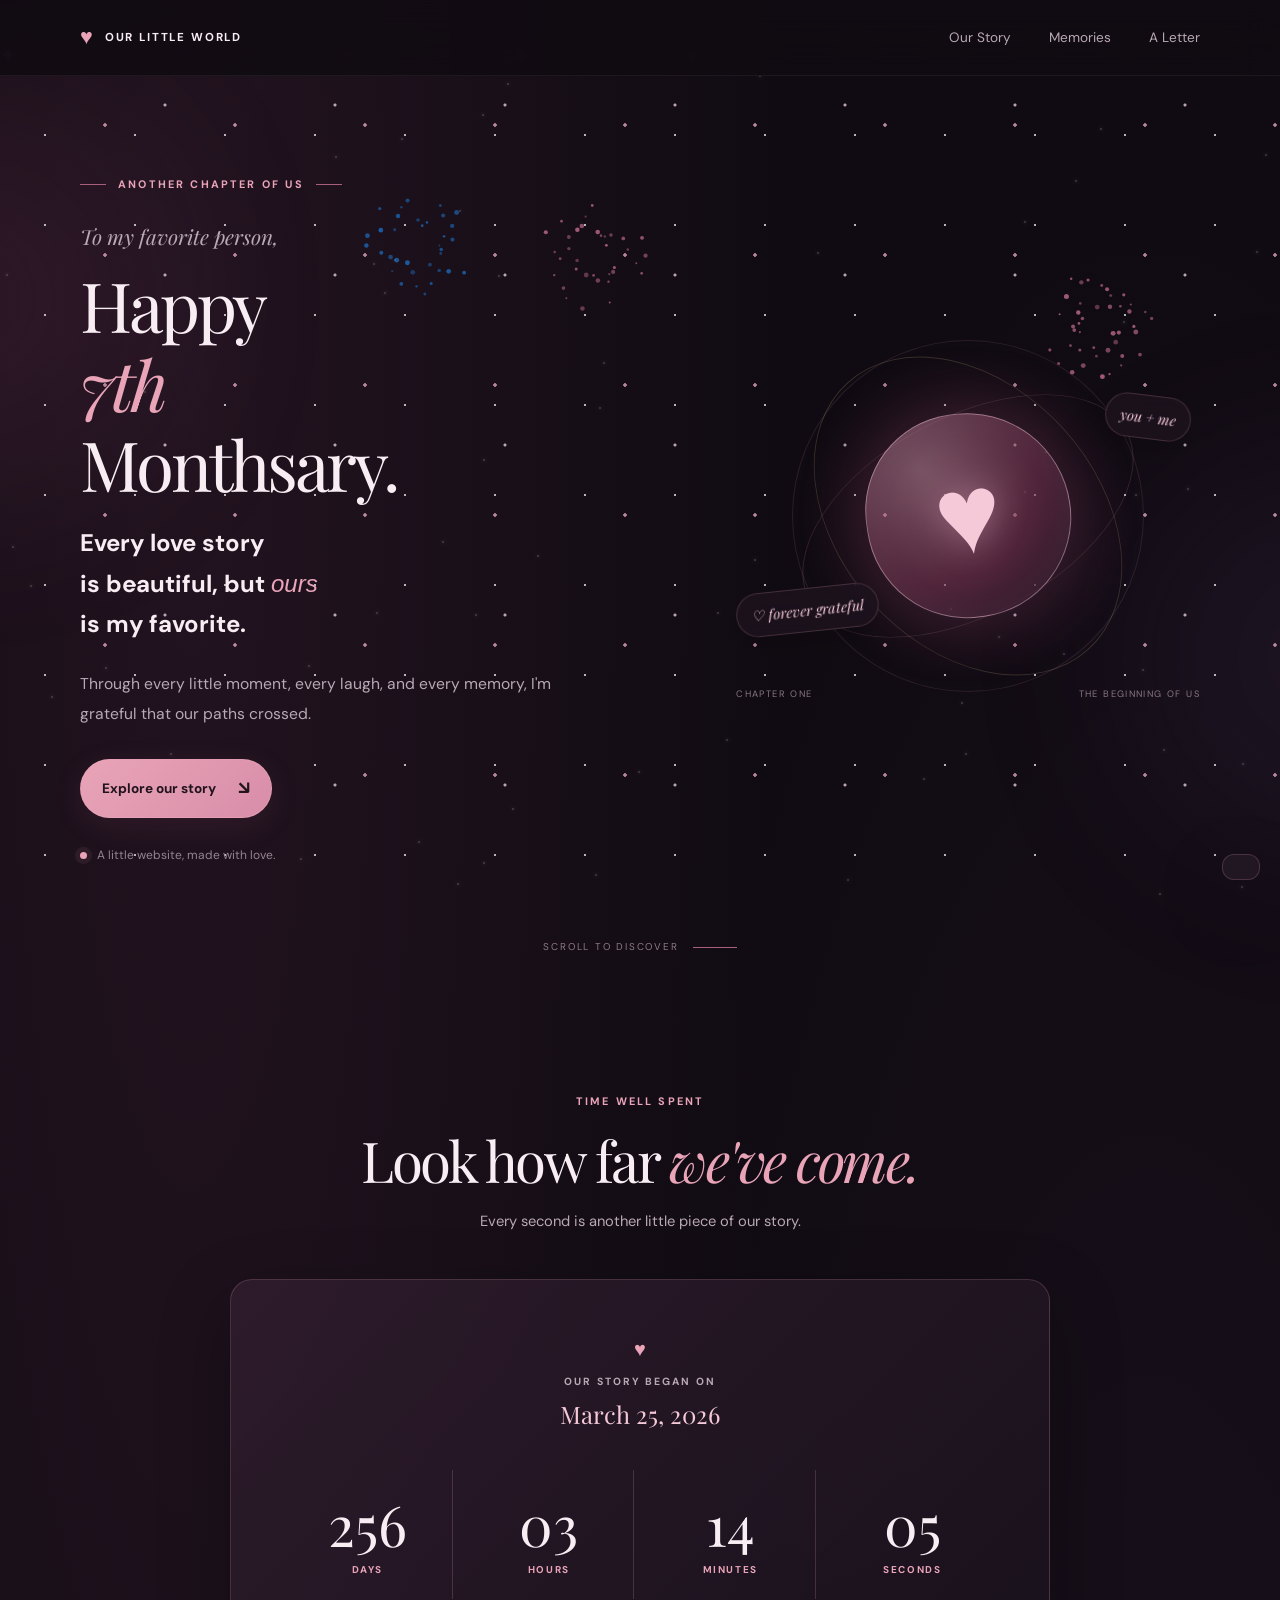
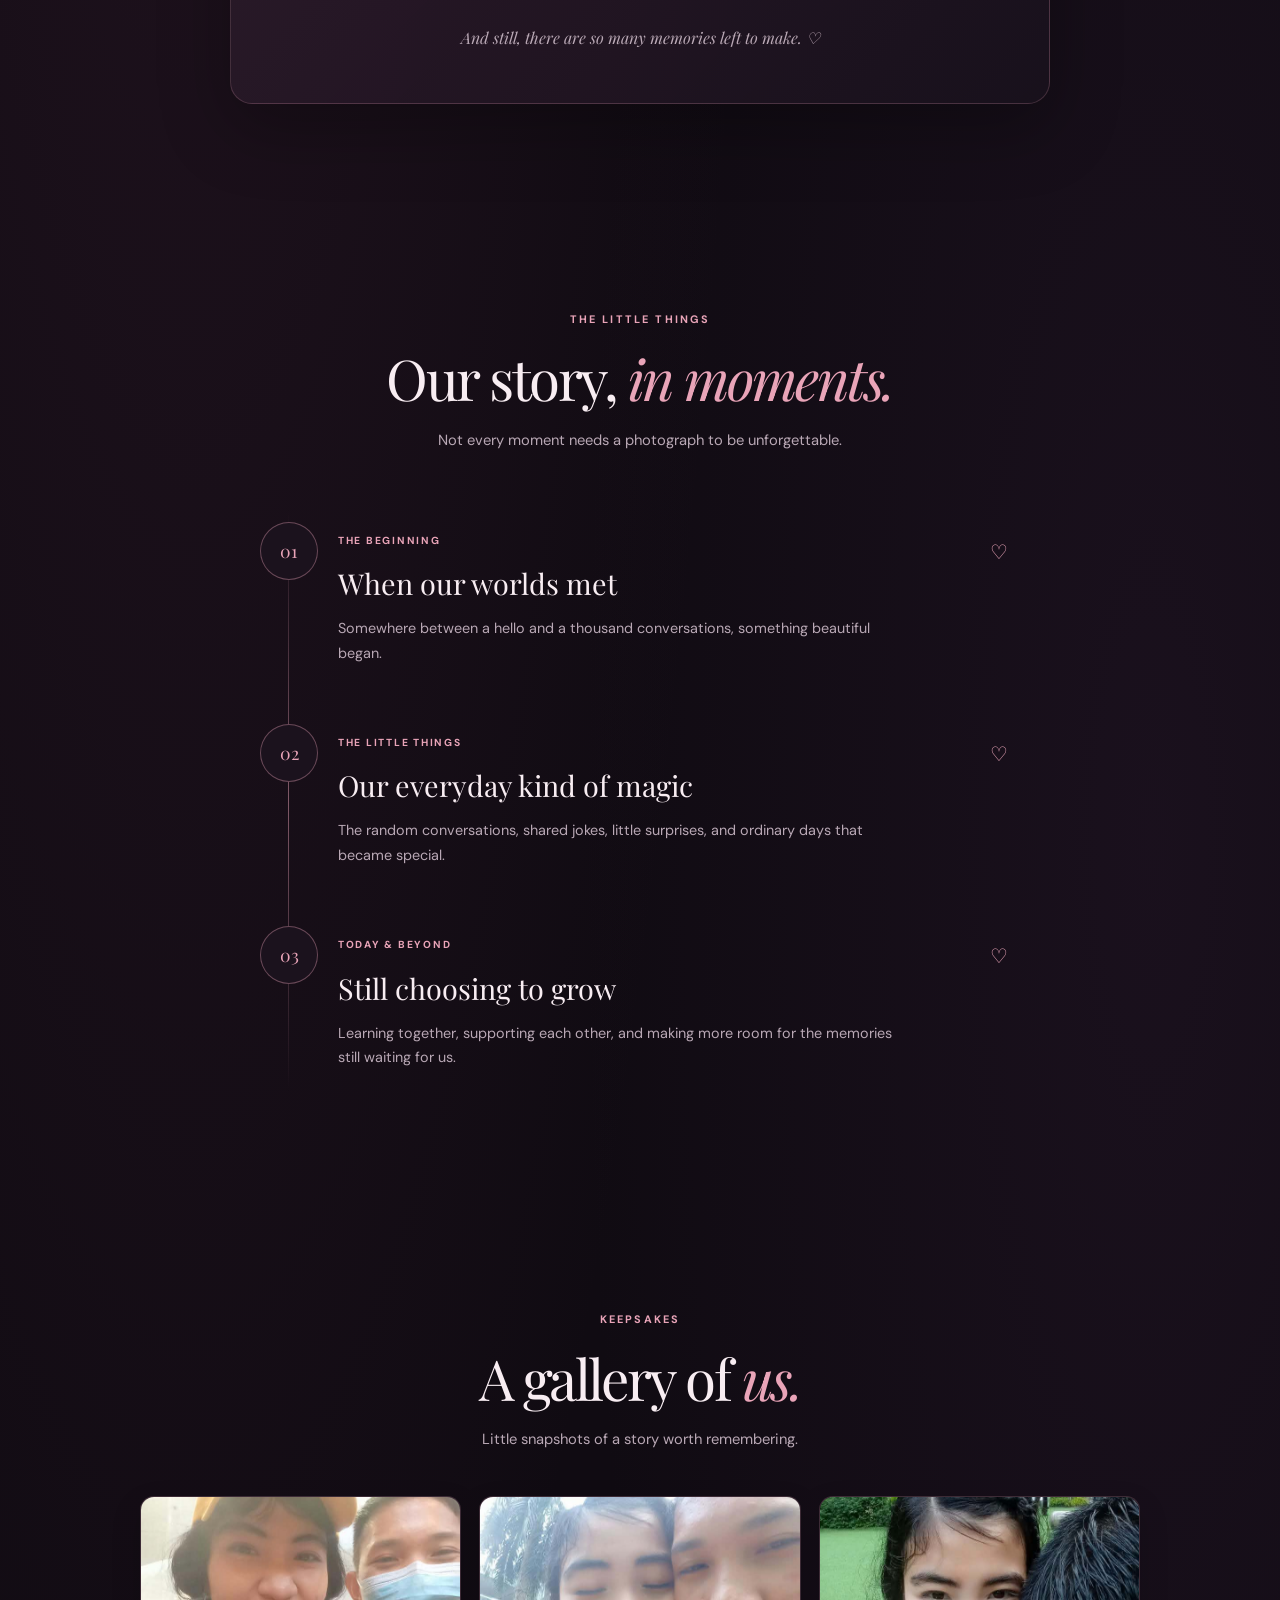
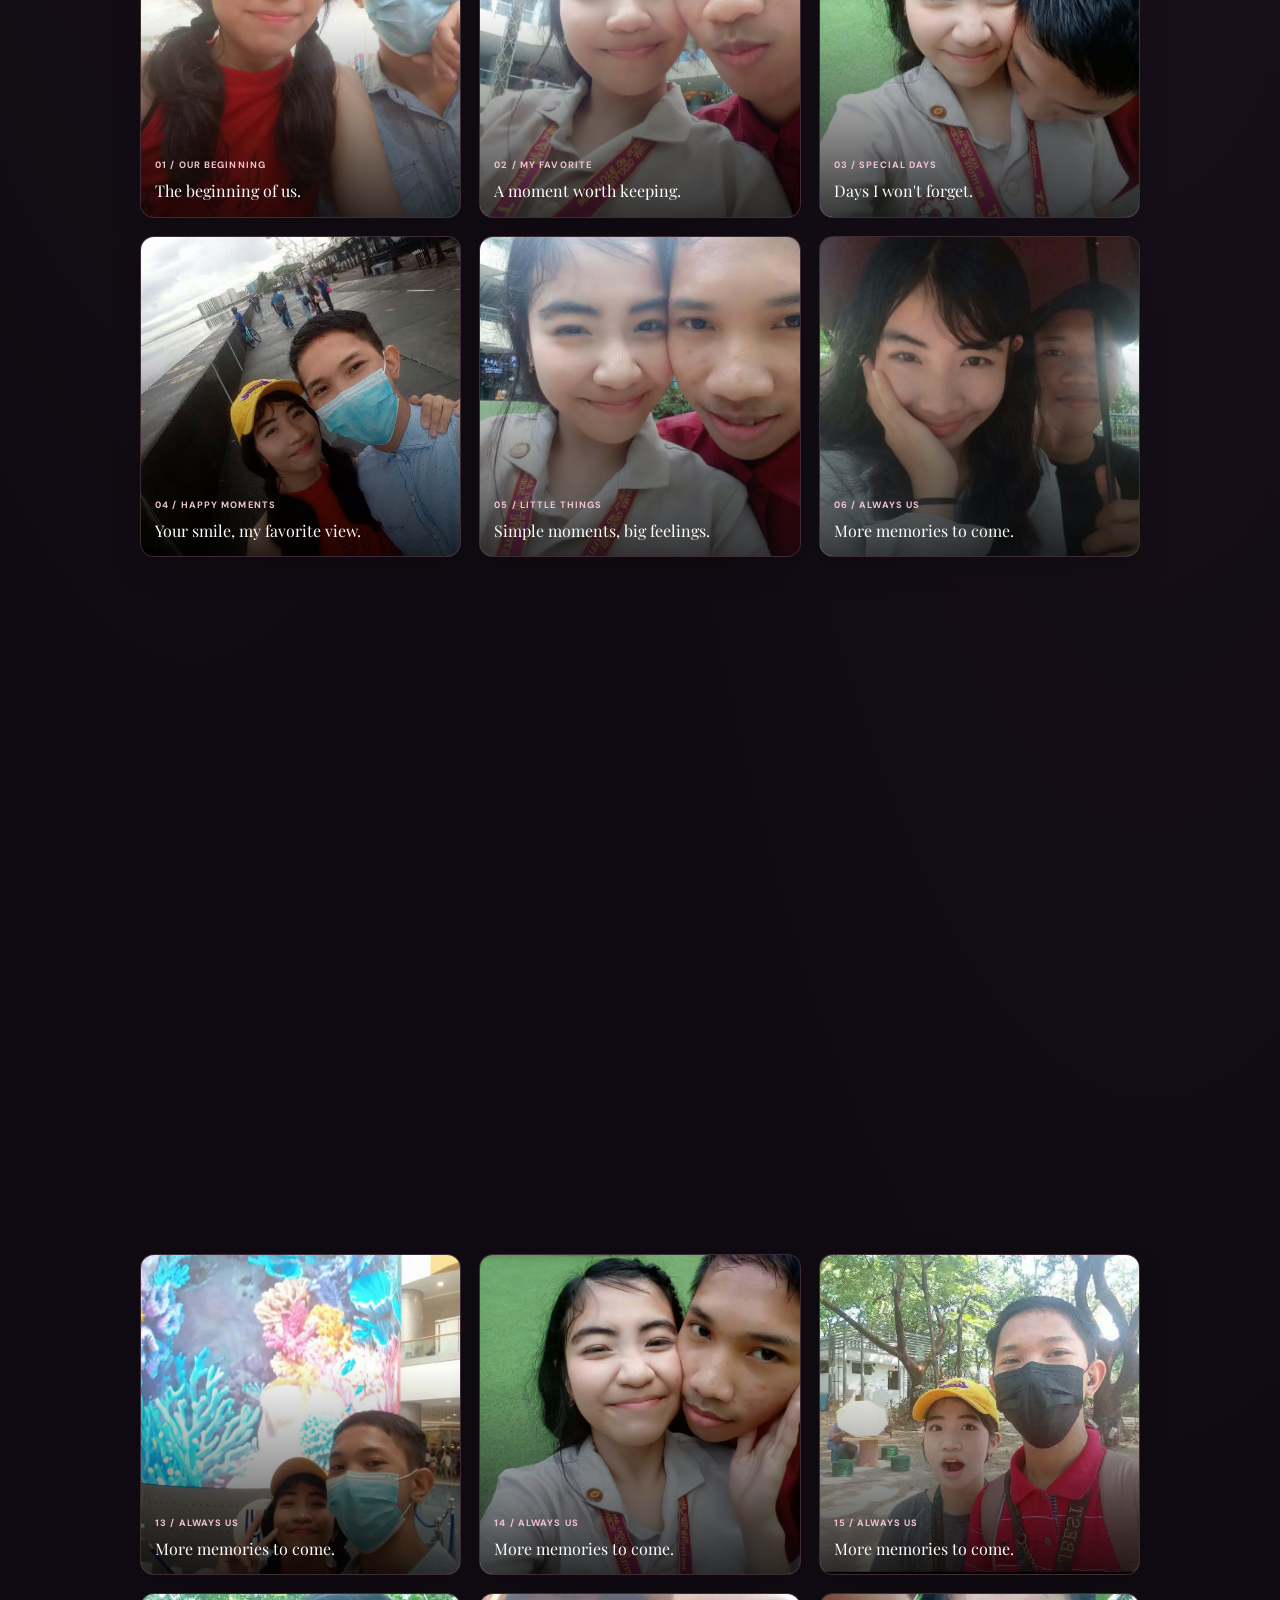
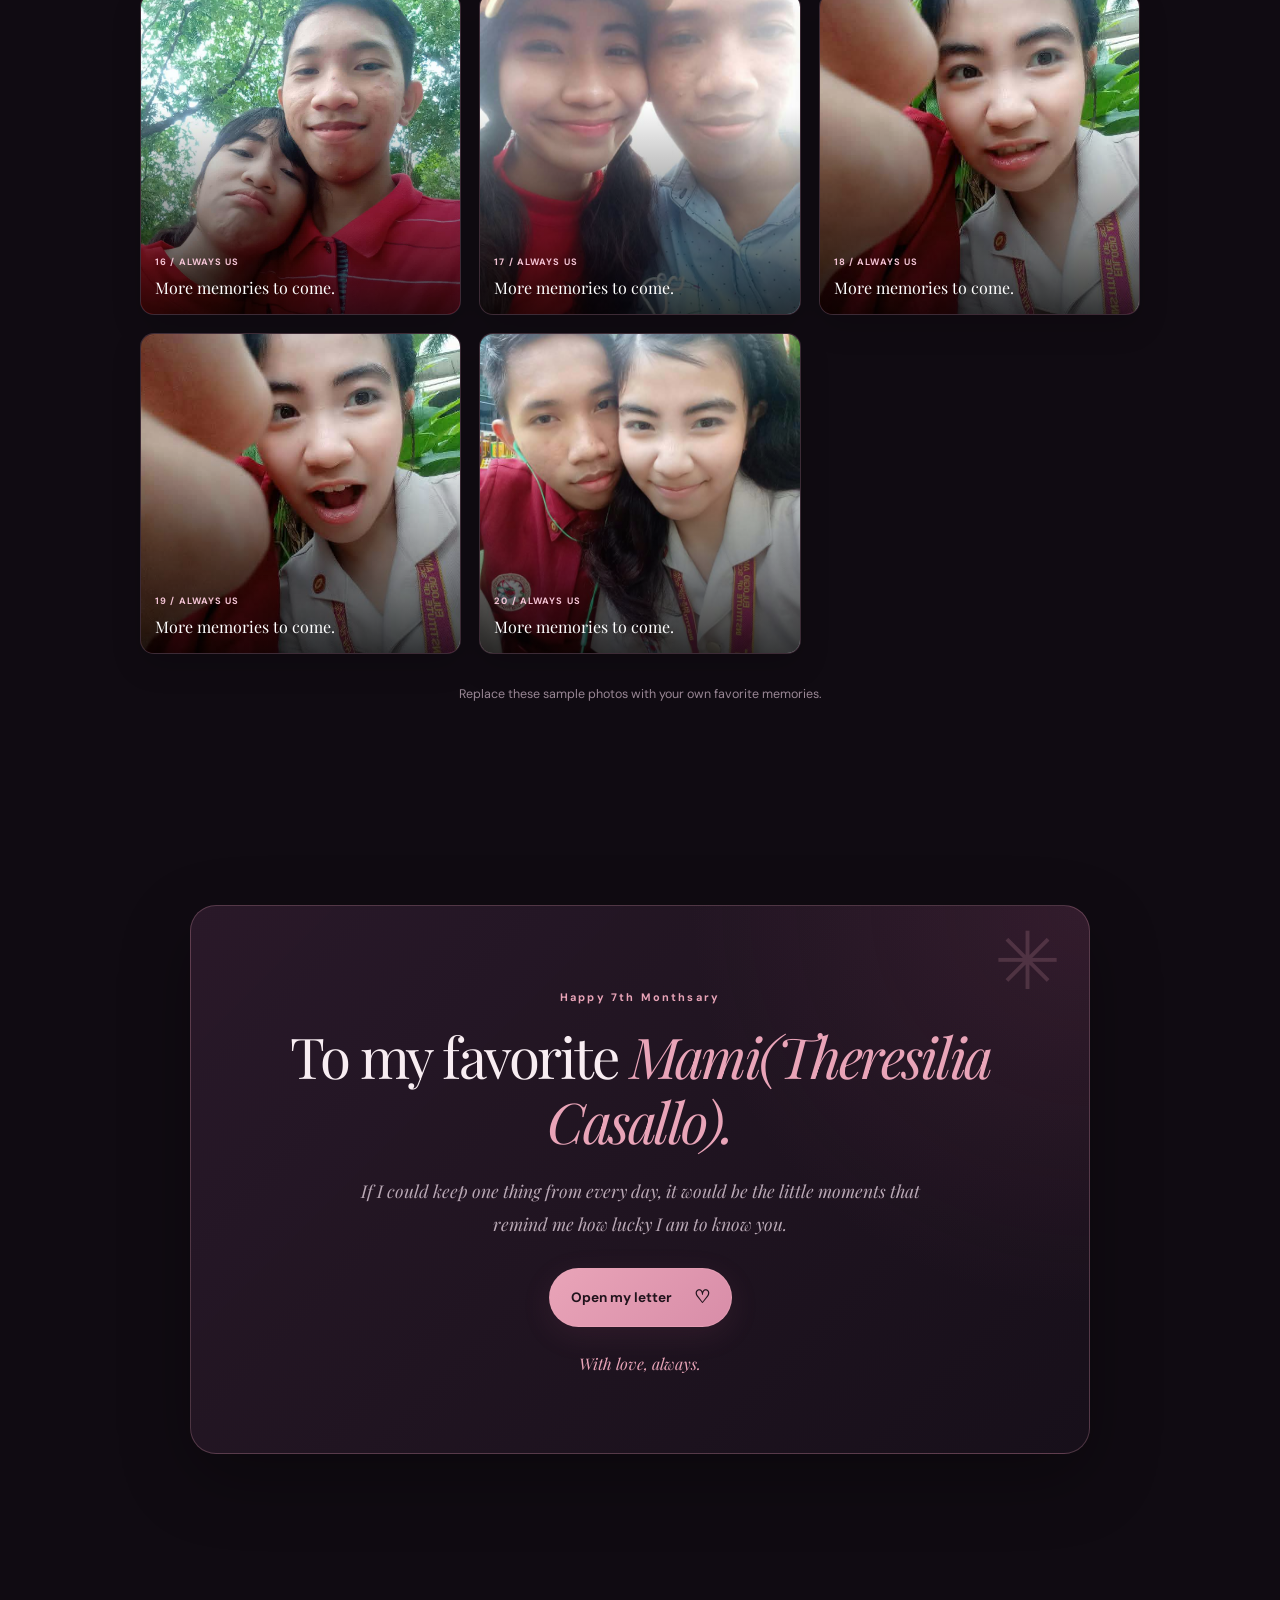
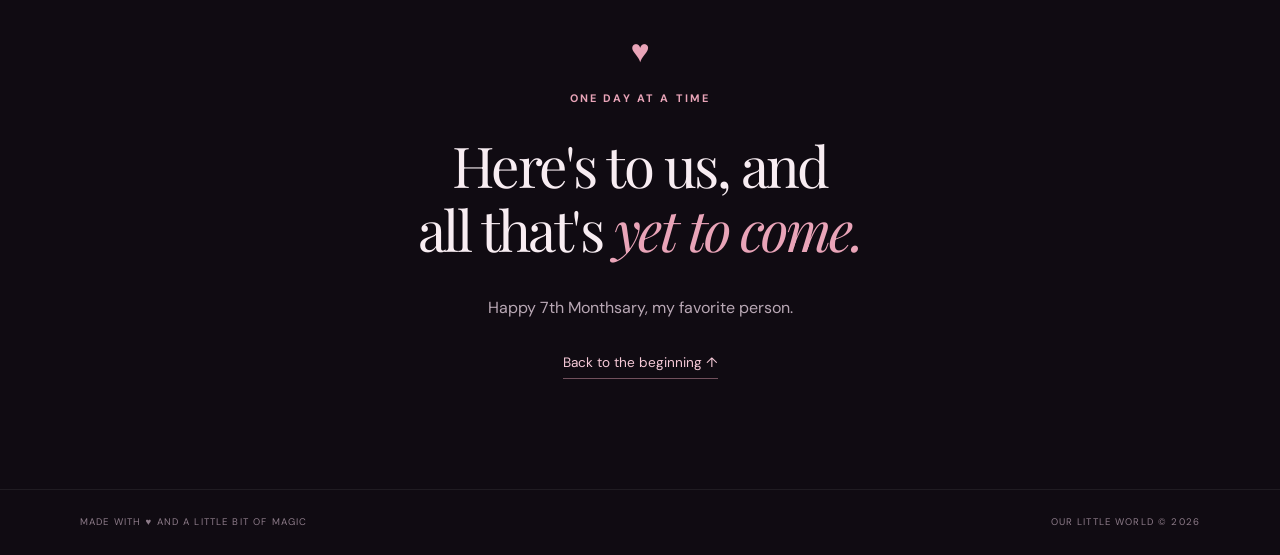
==== commit d39c2878: "Add files via upload" ====
--- a/index.html
+++ b/index.html
@@ -4,8 +4,8 @@
     <meta charset="UTF-8">
     <meta name="viewport" content="width=device-width, initial-scale=1.0">
     <meta name="theme-color" content="#100b12">
-    <meta name="description" content="A little website made to celebrate our anniversary.">
-    <title>Our Anniversary | A Story of Us</title>
+    <meta name="description" content="A little website made to celebrate our 7th Monthsary.">
+    <title>Our 7th Monthsary | A Story of Us</title>
 
     <link rel="preconnect" href="https://fonts.googleapis.com">
     <link rel="preconnect" href="https://fonts.gstatic.com" crossorigin>
@@ -15,6 +15,7 @@
     <script src="script.js" defer></script>
 </head>
 <body>
+    <div class="sparkle-bg" aria-hidden="true"></div>
     <div class="ambient ambient-one"></div>
     <div class="ambient ambient-two"></div>
     <div class="stars" id="stars" aria-hidden="true"></div>
@@ -48,10 +49,15 @@
 
                 <p class="hero-pretitle">To my favorite person,</p>
 
-                <h1>Every love story<br>
+                <h1>Happy<br>
+                    <em>7th</em><br>
+                    Monthsary.
+                </h1>
+
+                <h2>Every love story<br>
                     is beautiful, but <em>ours</em><br>
                     is my favorite.
-                </h1>
+                </h2>
 
                 <p class="hero-description">
                     Through every little moment, every laugh,
@@ -356,8 +362,8 @@
         <section class="letter-section section" id="letter">
             <div class="letter-card reveal">
                 <div class="letter-decoration">✳</div>
-                <span class="eyebrow">A FEW WORDS FROM THE HEART</span>
-                <h2>To my favorite <em>person.</em></h2>
+                <span class="eyebrow">Happy 7th Monthsary</span>
+                <h2>To my favorite <em>Mami(Theresilia Casallo).</em></h2>
 
                 <p class="letter-preview">
                     If I could keep one thing from every day, it would be
@@ -376,7 +382,7 @@
             <span class="closing-heart">♥</span>
             <p class="eyebrow">ONE DAY AT A TIME</p>
             <h2>Here's to us, and<br>all that's <em>yet to come.</em></h2>
-            <p>Happy Anniversary, my favorite person.</p>
+            <p>Happy 7th Monthsary, my favorite person.</p>
             <a href="#home" class="text-link">Back to the beginning ↑</a>
         </section>
     </main>
@@ -391,30 +397,24 @@
                 aria-label="Close letter">×</button>
 
         <div class="dialog-content">
-            <span class="eyebrow">JUST FOR YOU</span>
+            <span class="eyebrow">I MADE THIS JUST FOR YOU</span>
             <div class="dialog-heart">♥</div>
             <h2>Dear <span id="letterName">my favorite person</span>,</h2>
 
             <div class="full-letter" id="fullLetter">
                 <p>
-                    Happy Anniversary! I just want to take this moment to
+                    Happy 7th Monthsary! I just want to take this moment to
                     say how thankful I am for the memories we have made.
                 </p>
                 <p>
                     Thank you for the laughter, the little conversations,
-                    the support, and the moments that make ordinary days
+                    the support, and the moments that makes ordinary days
                     feel a little more special.
                 </p>
                 <p>
-                    We may not have everything figured out, but I hope we
-                    continue to learn, grow, communicate, and celebrate
-                    the little things together.
-                </p>
-                <p>
-                    Here's to more memories, more reasons to smile, and
-                    more beautiful chapters ahead.
-                </p>
-                <p class="letter-ending">Happy Anniversary. ♡</p>
+                    Madalas man po tayong mag-away mami. Pero kahit po ganun, I know that we will always find our way back to each other. I know mami po your trying your best to be a better person for me. Masaya po ako mami because nakilala po kita you change my life for the better. I know mami po na hindi po madali ang relationship natin. Pero kahit ganun, I will always love you and I will always be here for you. I will always support you in everything that you do. I will always be your number one fan. I will always be your shoulder to cry on. I will always be your safe place. I will always be your home. Lets keep moving forward po mami dadating din po yung better days sa atin. I Love You So Much Mami♥.
+                </p>
+                <p class="letter-ending">Happy 7th Monthsary. ♡</p>
             </div>
 
             <p class="dialog-signature">With love, always.</p>
--- a/style.css
+++ b/style.css
@@ -191,3 +191,136 @@
  *,*::before,*::after{scroll-behavior:auto!important;animation-duration:.01ms!important;animation-iteration-count:1!important;transition-duration:.01ms!important}
  .reveal{opacity:1;transform:none}
 }
+
+/* ✨ Sparkling background */
+.sparkle-bg {
+    position: fixed;
+    inset: 0;
+    z-index: 0;
+    pointer-events: none;
+    overflow: hidden;
+
+    background-image:
+        radial-gradient(circle, #fff 1px, transparent 1.5px),
+        radial-gradient(circle, #f8b9d0 1.5px, transparent 2px),
+        radial-gradient(circle, #ffe8f0 1px, transparent 2px);
+
+    background-size:
+        90px 90px,
+        130px 130px,
+        170px 170px;
+
+    background-position:
+        0 0,
+        40px 60px,
+        80px 20px;
+
+    animation: sparkleMove 18s linear infinite;
+    opacity: 0.65;
+}
+
+/* ✨ Gentle twinkling effect */
+.sparkle-bg::after {
+    content: "✦  ·  ✧  ·  ✦  ·  ✧  ·  ✦";
+    position: absolute;
+    inset: 0;
+    color: #f8c8dc;
+    font-size: 20px;
+    letter-spacing: 35px;
+    line-height: 110px;
+    overflow-wrap: anywhere;
+    white-space: normal;
+    opacity: 0.45;
+    animation: sparkleTwinkle 3s ease-in-out infinite alternate;
+}
+
+@keyframes sparkleMove {
+    from {
+        background-position: 0 0, 40px 60px, 80px 20px;
+    }
+    to {
+        background-position: 90px 180px, 170px 190px, 250px 190px;
+    }
+}
+
+@keyframes sparkleTwinkle {
+    from {
+        opacity: 0.2;
+        filter: brightness(0.8);
+    }
+    to {
+        opacity: 0.75;
+        filter: brightness(1.5);
+    }
+}
+
+@media (prefers-reduced-motion: reduce) {
+    .sparkle-bg,
+    .sparkle-bg::after {
+        animation: none;
+    }
+}
+
+/* ✨ FIX: Sparkles stay behind the website content */
+.sparkle-bg {
+    position: fixed;
+    inset: 0;
+    z-index: 0;
+    pointer-events: none;
+    opacity: 0.7;
+}
+
+/* ✨ Keep the existing twinkling stars visible */
+.stars {
+    z-index: 0;
+}
+
+/* 💗 Keep the website content above the sparkles */
+main,
+.footer {
+    position: relative;
+    z-index: 1;
+}
+
+/* ✨ Make each star sparkle softly */
+.star {
+    background: #fff4fa;
+    box-shadow:
+        0 0 4px #fff,
+        0 0 9px rgba(248, 185, 208, 0.8);
+    will-change: opacity, transform;
+}
+
+/* 🌸 Gentle pink glow */
+.sparkle-bg::after {
+    pointer-events: none;
+    text-shadow: 0 0 8px rgba(248, 185, 208, 0.65);
+}
+
+/* 🎆 Romantic pink and gold fireworks */
+#fireworks-canvas {
+    position: fixed;
+    inset: 0;
+    width: 100%;
+    height: 100%;
+    z-index: 1;
+    pointer-events: none;
+    opacity: 0.8;
+}
+
+/* Keep website content above the fireworks */
+header,
+nav,
+main,
+footer,
+.footer {
+    position: relative;
+    z-index: 2;
+}
+
+/* Respect visitors who prefer less animation */
+@media (prefers-reduced-motion: reduce) {
+    #fireworks-canvas {
+        display: none;
+    }
+}
